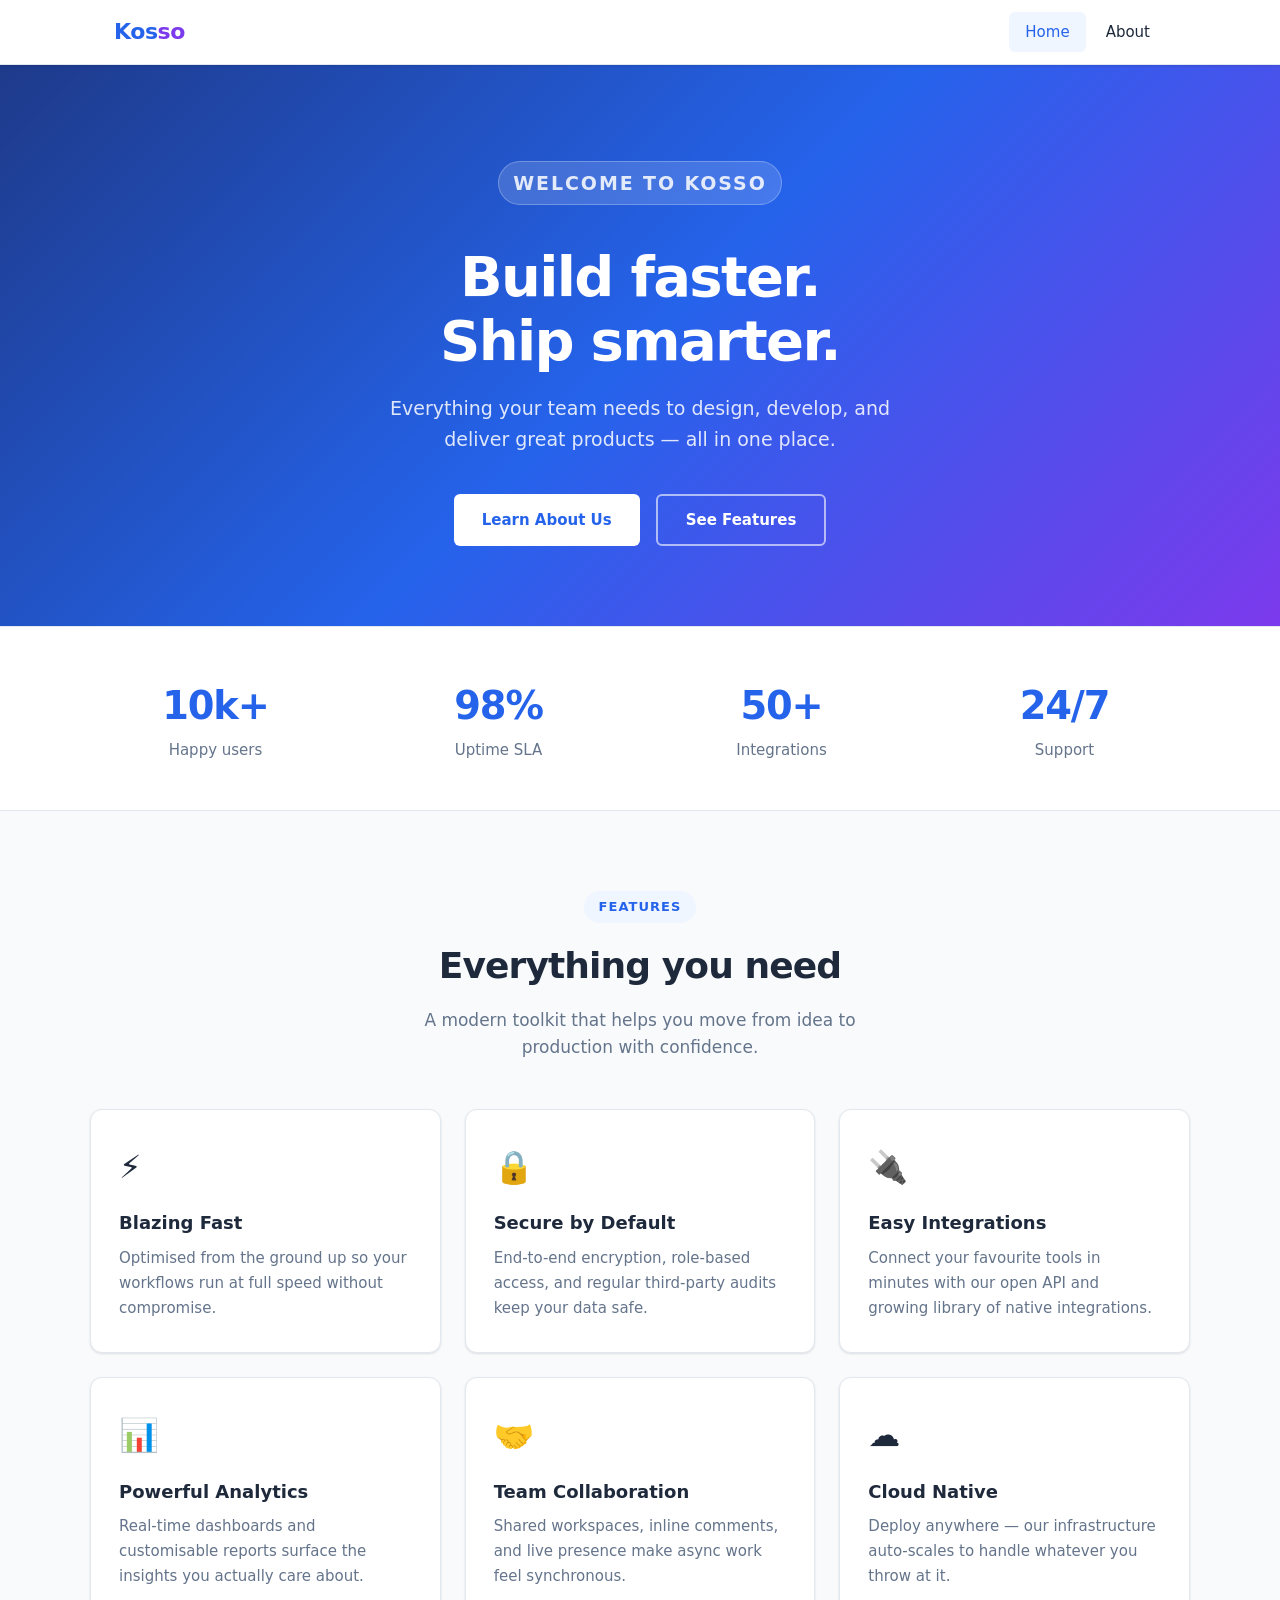
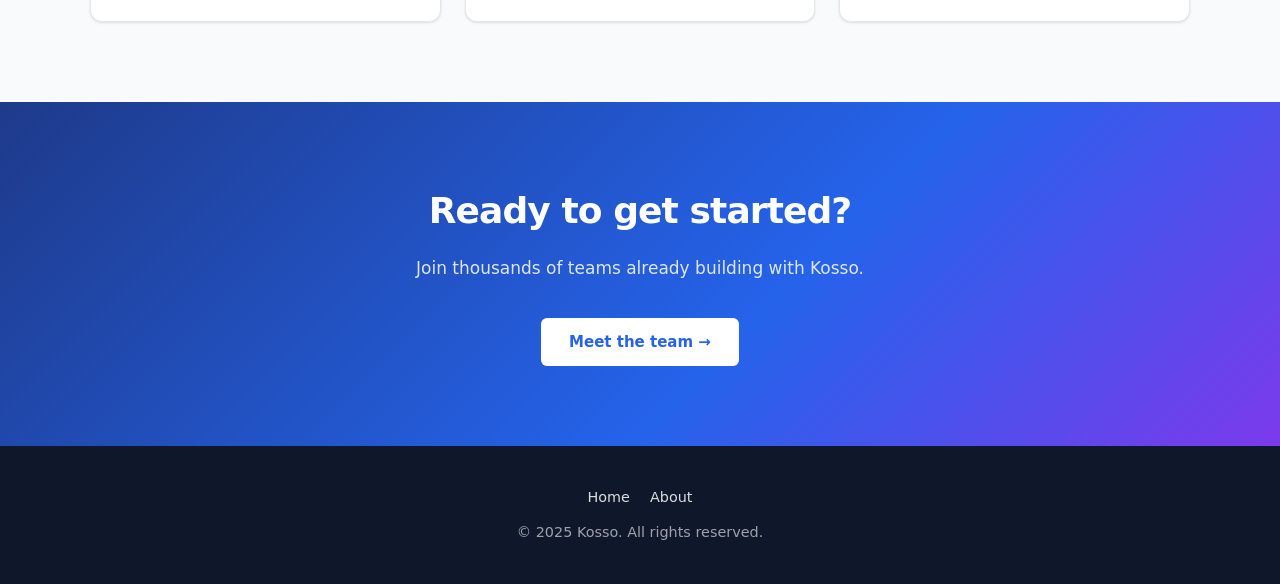
==== Kosso-/index.html @ 8b3f9f98 "feat: create 2-page HTML website with shared navigation and styles" ====
<!DOCTYPE html>
<html lang="en">
<head>
  <meta charset="UTF-8" />
  <meta name="viewport" content="width=device-width, initial-scale=1.0" />
  <meta name="description" content="Kosso — build faster, ship smarter, grow confidently." />
  <title>Kosso — Home</title>
  <link rel="stylesheet" href="css/styles.css" />
</head>
<body>

  <!-- ── Header / Navigation ── -->
  <header class="site-header">
    <nav class="nav-container" aria-label="Main navigation">
      <a href="index.html" class="nav-logo">Kos<span>so</span></a>
      <ul class="nav-links" role="list">
        <li><a href="index.html" class="active" aria-current="page">Home</a></li>
        <li><a href="about.html">About</a></li>
      </ul>
    </nav>
  </header>

  <!-- ── Main Content ── -->
  <main>

    <!-- Hero -->
    <section class="hero" aria-labelledby="hero-heading">
      <p class="hero-eyebrow">Welcome to Kosso</p>
      <h1 id="hero-heading">Build faster.<br />Ship smarter.</h1>
      <p>Everything your team needs to design, develop, and deliver great products — all in one place.</p>
      <div class="hero-actions">
        <a href="about.html" class="btn btn-primary">Learn About Us</a>
        <a href="#features" class="btn btn-outline">See Features</a>
      </div>
    </section>

    <!-- Stats -->
    <div class="stats-strip">
      <div class="stats-inner">
        <div class="stat-item">
          <strong>10k+</strong>
          <span>Happy users</span>
        </div>
        <div class="stat-item">
          <strong>98%</strong>
          <span>Uptime SLA</span>
        </div>
        <div class="stat-item">
          <strong>50+</strong>
          <span>Integrations</span>
        </div>
        <div class="stat-item">
          <strong>24/7</strong>
          <span>Support</span>
        </div>
      </div>
    </div>

    <!-- Features -->
    <section class="section" id="features" aria-labelledby="features-heading">
      <div class="section-inner">
        <div class="section-header">
          <span class="section-tag">Features</span>
          <h2 id="features-heading">Everything you need</h2>
          <p>A modern toolkit that helps you move from idea to production with confidence.</p>
        </div>
        <div class="card-grid">
          <article class="card">
            <span class="card-icon" aria-hidden="true">⚡</span>
            <h3>Blazing Fast</h3>
            <p>Optimised from the ground up so your workflows run at full speed without compromise.</p>
          </article>
          <article class="card">
            <span class="card-icon" aria-hidden="true">🔒</span>
            <h3>Secure by Default</h3>
            <p>End-to-end encryption, role-based access, and regular third-party audits keep your data safe.</p>
          </article>
          <article class="card">
            <span class="card-icon" aria-hidden="true">🔌</span>
            <h3>Easy Integrations</h3>
            <p>Connect your favourite tools in minutes with our open API and growing library of native integrations.</p>
          </article>
          <article class="card">
            <span class="card-icon" aria-hidden="true">📊</span>
            <h3>Powerful Analytics</h3>
            <p>Real-time dashboards and customisable reports surface the insights you actually care about.</p>
          </article>
          <article class="card">
            <span class="card-icon" aria-hidden="true">🤝</span>
            <h3>Team Collaboration</h3>
            <p>Shared workspaces, inline comments, and live presence make async work feel synchronous.</p>
          </article>
          <article class="card">
            <span class="card-icon" aria-hidden="true">☁️</span>
            <h3>Cloud Native</h3>
            <p>Deploy anywhere — our infrastructure auto-scales to handle whatever you throw at it.</p>
          </article>
        </div>
      </div>
    </section>

    <!-- CTA -->
    <section class="cta-banner" aria-labelledby="cta-heading">
      <h2 id="cta-heading">Ready to get started?</h2>
      <p>Join thousands of teams already building with Kosso.</p>
      <a href="about.html" class="btn btn-primary">Meet the team →</a>
    </section>

  </main>

  <!-- ── Footer ── -->
  <footer class="site-footer">
    <div class="footer-inner">
      <nav class="footer-links" aria-label="Footer navigation">
        <a href="index.html">Home</a>
        <a href="about.html">About</a>
      </nav>
      <p>&copy; 2025 Kosso. All rights reserved.</p>
    </div>
  </footer>

</body>
</html>
---- Kosso-/css/styles.css ----
:root {
  --color-primary: #2563eb;
  --color-primary-dark: #1d4ed8;
  --color-secondary: #7c3aed;
  --color-bg: #f8fafc;
  --color-surface: #ffffff;
  --color-text: #1e293b;
  --color-text-muted: #64748b;
  --color-border: #e2e8f0;
  --color-nav-bg: #ffffff;
  --color-nav-text: #1e293b;
  --radius-sm: 6px;
  --radius-md: 12px;
  --radius-lg: 20px;
  --shadow-sm: 0 1px 3px rgba(0, 0, 0, 0.08), 0 1px 2px rgba(0, 0, 0, 0.04);
  --shadow-md: 0 4px 12px rgba(0, 0, 0, 0.08), 0 2px 6px rgba(0, 0, 0, 0.04);
  --shadow-lg: 0 20px 40px rgba(0, 0, 0, 0.1);
  --font-sans: 'Segoe UI', system-ui, -apple-system, BlinkMacSystemFont, sans-serif;
  --transition: 0.2s ease;
}

*, *::before, *::after {
  box-sizing: border-box;
  margin: 0;
  padding: 0;
}

html {
  scroll-behavior: smooth;
}

body {
  font-family: var(--font-sans);
  background-color: var(--color-bg);
  color: var(--color-text);
  line-height: 1.6;
  min-height: 100vh;
  display: flex;
  flex-direction: column;
}

/* ── Navigation ──────────────────────────────────────────── */

.site-header {
  background-color: var(--color-nav-bg);
  border-bottom: 1px solid var(--color-border);
  box-shadow: var(--shadow-sm);
  position: sticky;
  top: 0;
  z-index: 100;
}

.nav-container {
  max-width: 1100px;
  margin: 0 auto;
  padding: 0 1.5rem;
  display: flex;
  align-items: center;
  justify-content: space-between;
  height: 64px;
}

.nav-logo {
  font-size: 1.375rem;
  font-weight: 700;
  color: var(--color-primary);
  text-decoration: none;
  letter-spacing: -0.02em;
}

.nav-logo span {
  color: var(--color-secondary);
}

.nav-links {
  list-style: none;
  display: flex;
  align-items: center;
  gap: 0.25rem;
}

.nav-links a {
  display: inline-block;
  padding: 0.5rem 1rem;
  color: var(--color-nav-text);
  text-decoration: none;
  font-weight: 500;
  font-size: 0.9375rem;
  border-radius: var(--radius-sm);
  transition: background var(--transition), color var(--transition);
}

.nav-links a:hover {
  background-color: #f1f5f9;
  color: var(--color-primary);
}

.nav-links a.active {
  background-color: #eff6ff;
  color: var(--color-primary);
}

/* ── Main content ────────────────────────────────────────── */

main {
  flex: 1;
}

/* ── Hero ────────────────────────────────────────────────── */

.hero {
  background: linear-gradient(135deg, #1e3a8a 0%, #2563eb 50%, #7c3aed 100%);
  color: #ffffff;
  padding: 6rem 1.5rem 5rem;
  text-align: center;
}

.hero-eyebrow {
  display: inline-block;
  background: rgba(255, 255, 255, 0.15);
  border: 1px solid rgba(255, 255, 255, 0.25);
  color: #e0e7ff;
  font-size: 0.8125rem;
  font-weight: 600;
  letter-spacing: 0.1em;
  text-transform: uppercase;
  padding: 0.35rem 0.9rem;
  border-radius: 999px;
  margin-bottom: 1.5rem;
}

.hero h1 {
  font-size: clamp(2rem, 5vw, 3.5rem);
  font-weight: 800;
  letter-spacing: -0.03em;
  line-height: 1.15;
  margin-bottom: 1.25rem;
}

.hero p {
  font-size: clamp(1rem, 2vw, 1.1875rem);
  color: rgba(255, 255, 255, 0.85);
  max-width: 560px;
  margin: 0 auto 2.5rem;
}

.hero-actions {
  display: flex;
  gap: 1rem;
  justify-content: center;
  flex-wrap: wrap;
}

/* ── Buttons ─────────────────────────────────────────────── */

.btn {
  display: inline-flex;
  align-items: center;
  gap: 0.5rem;
  padding: 0.75rem 1.75rem;
  border-radius: var(--radius-sm);
  font-weight: 600;
  font-size: 0.9375rem;
  text-decoration: none;
  transition: transform var(--transition), box-shadow var(--transition), background var(--transition);
  cursor: pointer;
  border: none;
}

.btn:hover {
  transform: translateY(-1px);
  box-shadow: var(--shadow-md);
}

.btn-primary {
  background-color: #ffffff;
  color: var(--color-primary);
}

.btn-primary:hover {
  background-color: #f0f9ff;
}

.btn-outline {
  background-color: transparent;
  color: #ffffff;
  border: 2px solid rgba(255, 255, 255, 0.6);
}

.btn-outline:hover {
  background-color: rgba(255, 255, 255, 0.12);
  border-color: #ffffff;
}

.btn-blue {
  background-color: var(--color-primary);
  color: #ffffff;
}

.btn-blue:hover {
  background-color: var(--color-primary-dark);
}

/* ── Section wrapper ─────────────────────────────────────── */

.section {
  padding: 5rem 1.5rem;
}

.section-inner {
  max-width: 1100px;
  margin: 0 auto;
}

.section-header {
  text-align: center;
  margin-bottom: 3rem;
}

.section-tag {
  display: inline-block;
  background: #eff6ff;
  color: var(--color-primary);
  font-size: 0.8125rem;
  font-weight: 600;
  letter-spacing: 0.08em;
  text-transform: uppercase;
  padding: 0.35rem 0.9rem;
  border-radius: 999px;
  margin-bottom: 0.875rem;
}

.section-header h2 {
  font-size: clamp(1.5rem, 3.5vw, 2.25rem);
  font-weight: 800;
  letter-spacing: -0.025em;
  color: var(--color-text);
  margin-bottom: 0.75rem;
}

.section-header p {
  color: var(--color-text-muted);
  font-size: 1.0625rem;
  max-width: 500px;
  margin: 0 auto;
}

/* ── Feature cards ───────────────────────────────────────── */

.card-grid {
  display: grid;
  grid-template-columns: repeat(auto-fit, minmax(280px, 1fr));
  gap: 1.5rem;
}

.card {
  background: var(--color-surface);
  border: 1px solid var(--color-border);
  border-radius: var(--radius-md);
  padding: 2rem 1.75rem;
  box-shadow: var(--shadow-sm);
  transition: transform var(--transition), box-shadow var(--transition);
}

.card:hover {
  transform: translateY(-3px);
  box-shadow: var(--shadow-md);
}

.card-icon {
  font-size: 2rem;
  margin-bottom: 1rem;
  display: block;
}

.card h3 {
  font-size: 1.125rem;
  font-weight: 700;
  margin-bottom: 0.5rem;
  color: var(--color-text);
}

.card p {
  color: var(--color-text-muted);
  font-size: 0.9375rem;
  line-height: 1.65;
}

/* ── Stats strip ─────────────────────────────────────────── */

.stats-strip {
  background: var(--color-surface);
  border-top: 1px solid var(--color-border);
  border-bottom: 1px solid var(--color-border);
  padding: 3rem 1.5rem;
}

.stats-inner {
  max-width: 1100px;
  margin: 0 auto;
  display: grid;
  grid-template-columns: repeat(auto-fit, minmax(160px, 1fr));
  gap: 2rem;
  text-align: center;
}

.stat-item strong {
  display: block;
  font-size: clamp(1.75rem, 3vw, 2.5rem);
  font-weight: 800;
  color: var(--color-primary);
  letter-spacing: -0.03em;
}

.stat-item span {
  font-size: 0.9375rem;
  color: var(--color-text-muted);
  font-weight: 500;
}

/* ── CTA Banner ──────────────────────────────────────────── */

.cta-banner {
  background: linear-gradient(135deg, #1e3a8a 0%, #2563eb 60%, #7c3aed 100%);
  color: #ffffff;
  text-align: center;
  padding: 5rem 1.5rem;
}

.cta-banner h2 {
  font-size: clamp(1.5rem, 3.5vw, 2.25rem);
  font-weight: 800;
  letter-spacing: -0.025em;
  margin-bottom: 1rem;
}

.cta-banner p {
  font-size: 1.0625rem;
  color: rgba(255, 255, 255, 0.85);
  margin-bottom: 2.25rem;
  max-width: 480px;
  margin-left: auto;
  margin-right: auto;
}

/* ── About page ──────────────────────────────────────────── */

.page-hero {
  background: linear-gradient(135deg, #0f172a 0%, #1e3a8a 60%, #312e81 100%);
  color: #ffffff;
  padding: 5rem 1.5rem 4rem;
  text-align: center;
}

.page-hero h1 {
  font-size: clamp(1.875rem, 4vw, 3rem);
  font-weight: 800;
  letter-spacing: -0.03em;
  margin-bottom: 1rem;
}

.page-hero p {
  font-size: 1.0625rem;
  color: rgba(255, 255, 255, 0.8);
  max-width: 520px;
  margin: 0 auto;
}

.team-grid {
  display: grid;
  grid-template-columns: repeat(auto-fit, minmax(220px, 1fr));
  gap: 1.5rem;
}

.team-card {
  background: var(--color-surface);
  border: 1px solid var(--color-border);
  border-radius: var(--radius-md);
  padding: 2rem 1.5rem;
  text-align: center;
  box-shadow: var(--shadow-sm);
  transition: transform var(--transition), box-shadow var(--transition);
}

.team-card:hover {
  transform: translateY(-3px);
  box-shadow: var(--shadow-md);
}

.avatar {
  width: 72px;
  height: 72px;
  border-radius: 50%;
  display: flex;
  align-items: center;
  justify-content: center;
  font-size: 1.75rem;
  margin: 0 auto 1rem;
}

.avatar-blue  { background: #dbeafe; }
.avatar-violet { background: #ede9fe; }
.avatar-teal  { background: #ccfbf1; }
.avatar-rose  { background: #ffe4e6; }

.team-card h3 {
  font-size: 1.0625rem;
  font-weight: 700;
  margin-bottom: 0.25rem;
}

.team-card .role {
  font-size: 0.875rem;
  color: var(--color-primary);
  font-weight: 600;
  margin-bottom: 0.75rem;
}

.team-card p {
  font-size: 0.9rem;
  color: var(--color-text-muted);
  line-height: 1.6;
}

.values-list {
  display: grid;
  grid-template-columns: repeat(auto-fit, minmax(260px, 1fr));
  gap: 1.25rem;
}

.value-item {
  display: flex;
  align-items: flex-start;
  gap: 1rem;
  background: var(--color-surface);
  border: 1px solid var(--color-border);
  border-radius: var(--radius-md);
  padding: 1.5rem;
  box-shadow: var(--shadow-sm);
}

.value-icon {
  font-size: 1.5rem;
  flex-shrink: 0;
  margin-top: 0.1rem;
}

.value-item h3 {
  font-size: 1rem;
  font-weight: 700;
  margin-bottom: 0.3rem;
}

.value-item p {
  font-size: 0.9rem;
  color: var(--color-text-muted);
  line-height: 1.6;
}

/* ── Footer ──────────────────────────────────────────────── */

.site-footer {
  background: #0f172a;
  color: rgba(255, 255, 255, 0.6);
  padding: 2.5rem 1.5rem;
  text-align: center;
  font-size: 0.9rem;
}

.site-footer a {
  color: rgba(255, 255, 255, 0.85);
  text-decoration: none;
  font-weight: 500;
  margin: 0 0.5rem;
  transition: color var(--transition);
}

.site-footer a:hover {
  color: #ffffff;
}

.footer-inner {
  max-width: 1100px;
  margin: 0 auto;
  display: flex;
  flex-direction: column;
  gap: 0.75rem;
  align-items: center;
}

.footer-links {
  display: flex;
  gap: 0.25rem;
  flex-wrap: wrap;
  justify-content: center;
}

/* ── Responsive ──────────────────────────────────────────── */

@media (max-width: 640px) {
  .hero {
    padding: 4rem 1.25rem 3.5rem;
  }

  .section {
    padding: 3.5rem 1.25rem;
  }

  .stats-strip {
    padding: 2.5rem 1.25rem;
  }

  .card-grid {
    grid-template-columns: 1fr;
  }

  .team-grid {
    grid-template-columns: 1fr 1fr;
  }

  .values-list {
    grid-template-columns: 1fr;
  }
}

@media (max-width: 400px) {
  .team-grid {
    grid-template-columns: 1fr;
  }
}
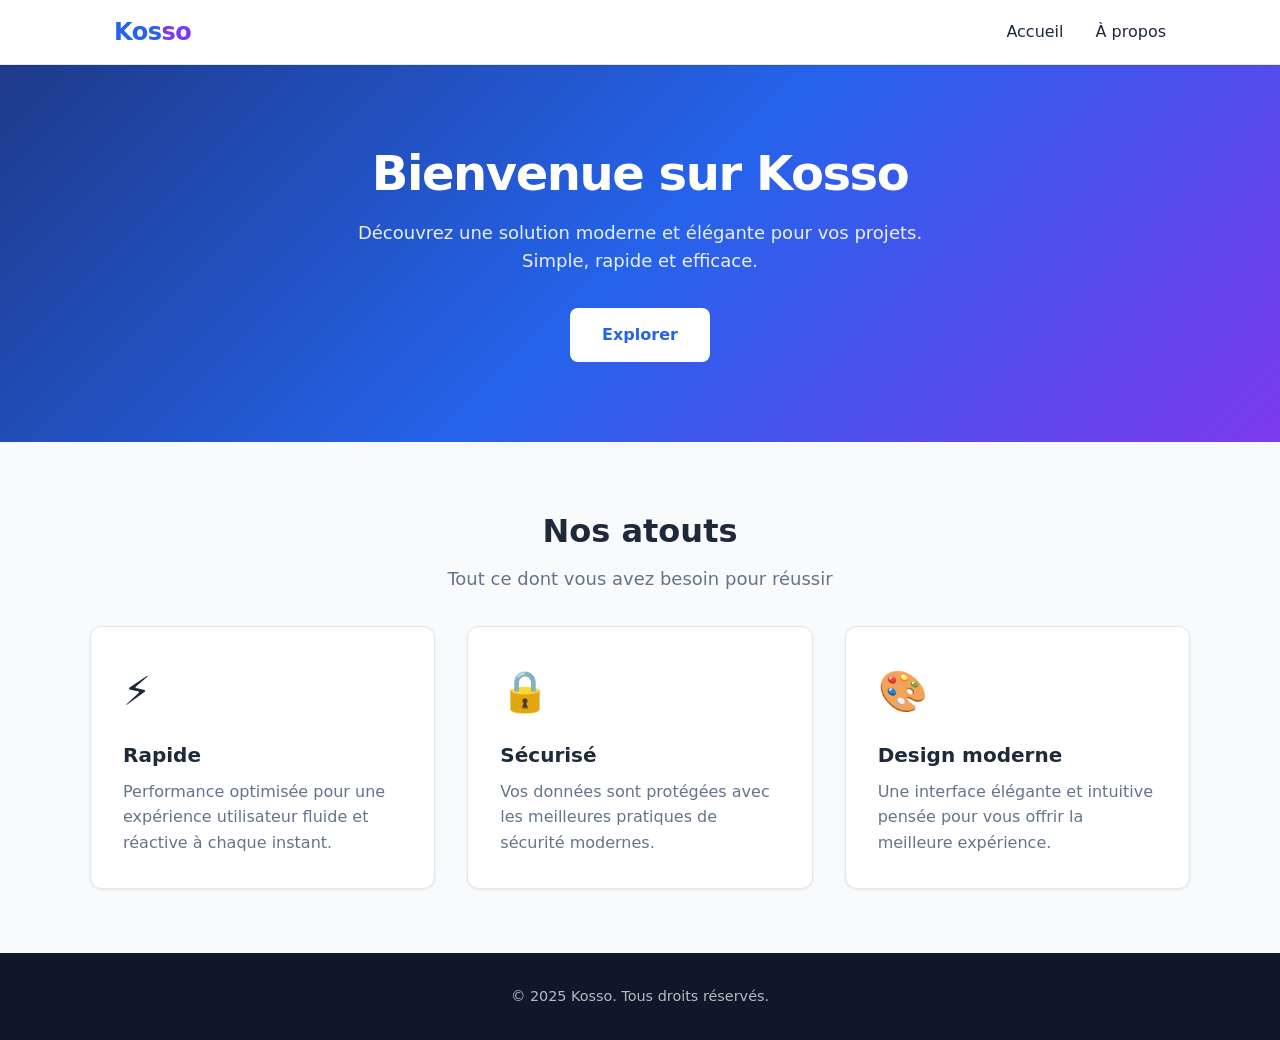
==== commit d43cd4d6: "feat: créer une page d'accueil HTML simple avec CSS intégré" ====
--- a/Kosso-/index.html
+++ b/Kosso-/index.html
@@ -1,122 +1,287 @@
 <!DOCTYPE html>
-<html lang="en">
+<html lang="fr">
 <head>
-  <meta charset="UTF-8" />
-  <meta name="viewport" content="width=device-width, initial-scale=1.0" />
-  <meta name="description" content="Kosso — build faster, ship smarter, grow confidently." />
-  <title>Kosso — Home</title>
-  <link rel="stylesheet" href="css/styles.css" />
+  <meta charset="UTF-8">
+  <meta name="viewport" content="width=device-width, initial-scale=1.0">
+  <meta name="description" content="Kosso - Votre solution moderne">
+  <title>Kosso - Accueil</title>
+  <style>
+    :root {
+      --color-primary: #2563eb;
+      --color-primary-dark: #1d4ed8;
+      --color-secondary: #7c3aed;
+      --color-bg: #f8fafc;
+      --color-surface: #ffffff;
+      --color-text: #1e293b;
+      --color-text-muted: #64748b;
+      --color-border: #e2e8f0;
+      --shadow-sm: 0 1px 3px rgba(0, 0, 0, 0.08);
+      --shadow-md: 0 4px 12px rgba(0, 0, 0, 0.08);
+      --radius-md: 12px;
+      --font-sans: 'Segoe UI', system-ui, -apple-system, BlinkMacSystemFont, sans-serif;
+    }
+
+    *, *::before, *::after {
+      box-sizing: border-box;
+      margin: 0;
+      padding: 0;
+    }
+
+    html {
+      scroll-behavior: smooth;
+    }
+
+    body {
+      font-family: var(--font-sans);
+      background-color: var(--color-bg);
+      color: var(--color-text);
+      line-height: 1.6;
+      min-height: 100vh;
+      display: flex;
+      flex-direction: column;
+    }
+
+    /* En-tête */
+    header {
+      background-color: var(--color-surface);
+      border-bottom: 1px solid var(--color-border);
+      box-shadow: var(--shadow-sm);
+      position: sticky;
+      top: 0;
+      z-index: 100;
+    }
+
+    .header-container {
+      max-width: 1100px;
+      margin: 0 auto;
+      padding: 0 1.5rem;
+      display: flex;
+      align-items: center;
+      justify-content: space-between;
+      height: 64px;
+    }
+
+    .logo {
+      font-size: 1.5rem;
+      font-weight: 700;
+      color: var(--color-primary);
+      text-decoration: none;
+      letter-spacing: -0.02em;
+    }
+
+    .logo span {
+      color: var(--color-secondary);
+    }
+
+    nav ul {
+      list-style: none;
+      display: flex;
+      gap: 2rem;
+    }
+
+    nav a {
+      color: var(--color-text);
+      text-decoration: none;
+      font-weight: 500;
+      transition: color 0.2s ease;
+    }
+
+    nav a:hover {
+      color: var(--color-primary);
+    }
+
+    /* Section Héros */
+    .hero {
+      background: linear-gradient(135deg, #1e3a8a 0%, #2563eb 50%, #7c3aed 100%);
+      color: #ffffff;
+      padding: 5rem 1.5rem;
+      text-align: center;
+    }
+
+    .hero h1 {
+      font-size: clamp(2rem, 5vw, 3rem);
+      font-weight: 800;
+      letter-spacing: -0.03em;
+      line-height: 1.2;
+      margin-bottom: 1rem;
+    }
+
+    .hero p {
+      font-size: 1.125rem;
+      color: rgba(255, 255, 255, 0.9);
+      max-width: 600px;
+      margin: 0 auto 2rem;
+    }
+
+    .btn {
+      display: inline-block;
+      padding: 0.875rem 2rem;
+      background-color: #ffffff;
+      color: var(--color-primary);
+      text-decoration: none;
+      font-weight: 600;
+      border-radius: 8px;
+      transition: transform 0.2s ease, box-shadow 0.2s ease;
+    }
+
+    .btn:hover {
+      transform: translateY(-2px);
+      box-shadow: var(--shadow-md);
+    }
+
+    /* Section Principale */
+    main {
+      flex: 1;
+      padding: 4rem 1.5rem;
+    }
+
+    .container {
+      max-width: 1100px;
+      margin: 0 auto;
+    }
+
+    .features {
+      display: grid;
+      grid-template-columns: repeat(auto-fit, minmax(280px, 1fr));
+      gap: 2rem;
+      margin-top: 2rem;
+    }
+
+    .feature-card {
+      background: var(--color-surface);
+      border: 1px solid var(--color-border);
+      border-radius: var(--radius-md);
+      padding: 2rem;
+      box-shadow: var(--shadow-sm);
+      transition: transform 0.2s ease, box-shadow 0.2s ease;
+    }
+
+    .feature-card:hover {
+      transform: translateY(-4px);
+      box-shadow: var(--shadow-md);
+    }
+
+    .feature-icon {
+      font-size: 2.5rem;
+      margin-bottom: 1rem;
+    }
+
+    .feature-card h3 {
+      font-size: 1.25rem;
+      font-weight: 700;
+      margin-bottom: 0.5rem;
+      color: var(--color-text);
+    }
+
+    .feature-card p {
+      color: var(--color-text-muted);
+      line-height: 1.6;
+    }
+
+    .section-title {
+      text-align: center;
+      margin-bottom: 1rem;
+    }
+
+    .section-title h2 {
+      font-size: 2rem;
+      font-weight: 800;
+      color: var(--color-text);
+      margin-bottom: 0.5rem;
+    }
+
+    .section-title p {
+      color: var(--color-text-muted);
+      font-size: 1.125rem;
+    }
+
+    /* Pied de page */
+    footer {
+      background: #0f172a;
+      color: rgba(255, 255, 255, 0.7);
+      padding: 2rem 1.5rem;
+      text-align: center;
+    }
+
+    footer p {
+      font-size: 0.9rem;
+    }
+
+    /* Responsive */
+    @media (max-width: 640px) {
+      .hero {
+        padding: 3rem 1.25rem;
+      }
+
+      main {
+        padding: 2.5rem 1.25rem;
+      }
+
+      .features {
+        grid-template-columns: 1fr;
+      }
+
+      nav ul {
+        gap: 1rem;
+      }
+    }
+  </style>
 </head>
 <body>
 
-  <!-- ── Header / Navigation ── -->
-  <header class="site-header">
-    <nav class="nav-container" aria-label="Main navigation">
-      <a href="index.html" class="nav-logo">Kos<span>so</span></a>
-      <ul class="nav-links" role="list">
-        <li><a href="index.html" class="active" aria-current="page">Home</a></li>
-        <li><a href="about.html">About</a></li>
-      </ul>
-    </nav>
+  <!-- En-tête -->
+  <header>
+    <div class="header-container">
+      <a href="index.html" class="logo">Kos<span>so</span></a>
+      <nav>
+        <ul>
+          <li><a href="index.html">Accueil</a></li>
+          <li><a href="about.html">À propos</a></li>
+        </ul>
+      </nav>
+    </div>
   </header>
 
-  <!-- ── Main Content ── -->
-  <main>
-
-    <!-- Hero -->
-    <section class="hero" aria-labelledby="hero-heading">
-      <p class="hero-eyebrow">Welcome to Kosso</p>
-      <h1 id="hero-heading">Build faster.<br />Ship smarter.</h1>
-      <p>Everything your team needs to design, develop, and deliver great products — all in one place.</p>
-      <div class="hero-actions">
-        <a href="about.html" class="btn btn-primary">Learn About Us</a>
-        <a href="#features" class="btn btn-outline">See Features</a>
+  <!-- Section Héros -->
+  <section class="hero">
+    <h1>Bienvenue sur Kosso</h1>
+    <p>Découvrez une solution moderne et élégante pour vos projets. Simple, rapide et efficace.</p>
+    <a href="#contenu" class="btn">Explorer</a>
+  </section>
+
+  <!-- Section Principale -->
+  <main id="contenu">
+    <div class="container">
+      <div class="section-title">
+        <h2>Nos atouts</h2>
+        <p>Tout ce dont vous avez besoin pour réussir</p>
       </div>
-    </section>
-
-    <!-- Stats -->
-    <div class="stats-strip">
-      <div class="stats-inner">
-        <div class="stat-item">
-          <strong>10k+</strong>
-          <span>Happy users</span>
-        </div>
-        <div class="stat-item">
-          <strong>98%</strong>
-          <span>Uptime SLA</span>
-        </div>
-        <div class="stat-item">
-          <strong>50+</strong>
-          <span>Integrations</span>
-        </div>
-        <div class="stat-item">
-          <strong>24/7</strong>
-          <span>Support</span>
-        </div>
-      </div>
+      
+      <section class="features">
+        <article class="feature-card">
+          <div class="feature-icon">⚡</div>
+          <h3>Rapide</h3>
+          <p>Performance optimisée pour une expérience utilisateur fluide et réactive à chaque instant.</p>
+        </article>
+
+        <article class="feature-card">
+          <div class="feature-icon">🔒</div>
+          <h3>Sécurisé</h3>
+          <p>Vos données sont protégées avec les meilleures pratiques de sécurité modernes.</p>
+        </article>
+
+        <article class="feature-card">
+          <div class="feature-icon">🎨</div>
+          <h3>Design moderne</h3>
+          <p>Une interface élégante et intuitive pensée pour vous offrir la meilleure expérience.</p>
+        </article>
+      </section>
     </div>
-
-    <!-- Features -->
-    <section class="section" id="features" aria-labelledby="features-heading">
-      <div class="section-inner">
-        <div class="section-header">
-          <span class="section-tag">Features</span>
-          <h2 id="features-heading">Everything you need</h2>
-          <p>A modern toolkit that helps you move from idea to production with confidence.</p>
-        </div>
-        <div class="card-grid">
-          <article class="card">
-            <span class="card-icon" aria-hidden="true">⚡</span>
-            <h3>Blazing Fast</h3>
-            <p>Optimised from the ground up so your workflows run at full speed without compromise.</p>
-          </article>
-          <article class="card">
-            <span class="card-icon" aria-hidden="true">🔒</span>
-            <h3>Secure by Default</h3>
-            <p>End-to-end encryption, role-based access, and regular third-party audits keep your data safe.</p>
-          </article>
-          <article class="card">
-            <span class="card-icon" aria-hidden="true">🔌</span>
-            <h3>Easy Integrations</h3>
-            <p>Connect your favourite tools in minutes with our open API and growing library of native integrations.</p>
-          </article>
-          <article class="card">
-            <span class="card-icon" aria-hidden="true">📊</span>
-            <h3>Powerful Analytics</h3>
-            <p>Real-time dashboards and customisable reports surface the insights you actually care about.</p>
-          </article>
-          <article class="card">
-            <span class="card-icon" aria-hidden="true">🤝</span>
-            <h3>Team Collaboration</h3>
-            <p>Shared workspaces, inline comments, and live presence make async work feel synchronous.</p>
-          </article>
-          <article class="card">
-            <span class="card-icon" aria-hidden="true">☁️</span>
-            <h3>Cloud Native</h3>
-            <p>Deploy anywhere — our infrastructure auto-scales to handle whatever you throw at it.</p>
-          </article>
-        </div>
-      </div>
-    </section>
-
-    <!-- CTA -->
-    <section class="cta-banner" aria-labelledby="cta-heading">
-      <h2 id="cta-heading">Ready to get started?</h2>
-      <p>Join thousands of teams already building with Kosso.</p>
-      <a href="about.html" class="btn btn-primary">Meet the team →</a>
-    </section>
-
   </main>
 
-  <!-- ── Footer ── -->
-  <footer class="site-footer">
-    <div class="footer-inner">
-      <nav class="footer-links" aria-label="Footer navigation">
-        <a href="index.html">Home</a>
-        <a href="about.html">About</a>
-      </nav>
-      <p>&copy; 2025 Kosso. All rights reserved.</p>
-    </div>
+  <!-- Pied de page -->
+  <footer>
+    <p>&copy; 2025 Kosso. Tous droits réservés.</p>
   </footer>
 
 </body>
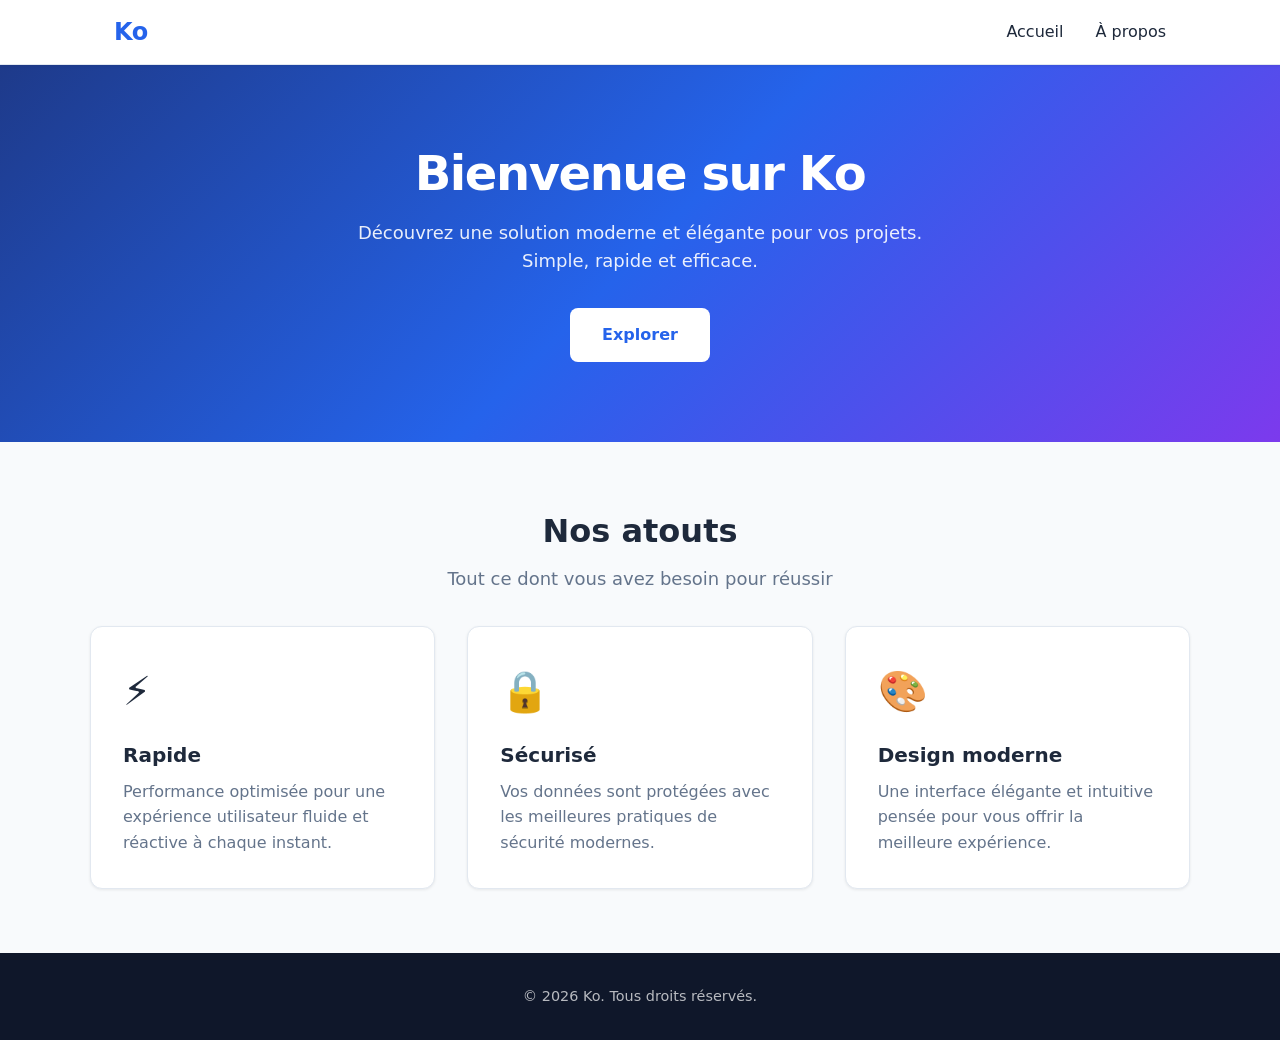
==== commit 3d0000f5: "Rebrand site copy from Kosso to Ko" ====
--- a/Kosso-/index.html
+++ b/Kosso-/index.html
@@ -3,8 +3,8 @@
 <head>
   <meta charset="UTF-8">
   <meta name="viewport" content="width=device-width, initial-scale=1.0">
-  <meta name="description" content="Kosso - Votre solution moderne">
-  <title>Kosso - Accueil</title>
+  <meta name="description" content="Ko - Votre solution moderne">
+  <title>Ko - Accueil</title>
   <style>
     :root {
       --color-primary: #2563eb;
@@ -232,7 +232,7 @@
   <!-- En-tête -->
   <header>
     <div class="header-container">
-      <a href="index.html" class="logo">Kos<span>so</span></a>
+      <a href="index.html" class="logo">Ko</a>
       <nav>
         <ul>
           <li><a href="index.html">Accueil</a></li>
@@ -244,7 +244,7 @@
 
   <!-- Section Héros -->
   <section class="hero">
-    <h1>Bienvenue sur Kosso</h1>
+    <h1>Bienvenue sur Ko</h1>
     <p>Découvrez une solution moderne et élégante pour vos projets. Simple, rapide et efficace.</p>
     <a href="#contenu" class="btn">Explorer</a>
   </section>
@@ -281,7 +281,7 @@
 
   <!-- Pied de page -->
   <footer>
-    <p>&copy; 2025 Kosso. Tous droits réservés.</p>
+    <p>&copy; 2026 Ko. Tous droits réservés.</p>
   </footer>
 
 </body>
